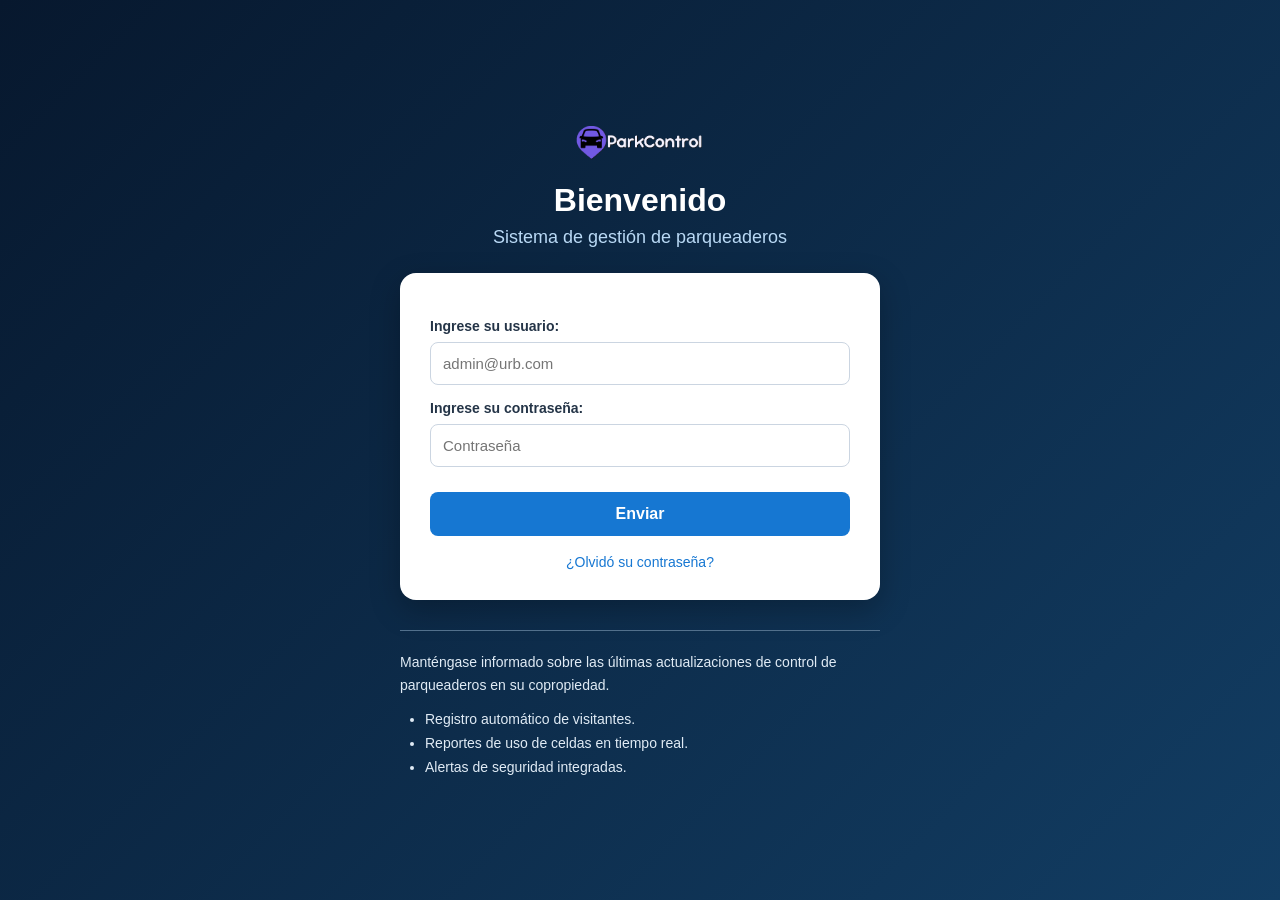
==== index.html @ d812e6ac "Primer commit de ParkControl" ====
<!DOCTYPE html>
<html lang="es">
<head>
    <meta charset="UTF-8">
    <meta name="viewport" content="width=device-width, initial-scale=1.0">
    <title>ParkControl - Iniciar sesión</title>
    <link rel="stylesheet" href="estilos.css">

</head>
<body>
    <main class="contenedor">
    
<img src="ParkControl.png" alt="Logo de ParkControl" class="logo"> 

<h1>Bienvenido</h1>
<h2>Sistema de gestión de parqueaderos</h2>


<section class="tarjeta">

    <form>
        <label for="usuario">Ingrese su usuario:</label>
        <input
            id="usuario"
            name="usuario"
            type="email"
            placeholder="admin@urb.com"
            required
        >

        <label for="contrasena">Ingrese su contraseña:</label>
        <input
            id="contrasena"
            name="contrasena"
            type="password"
            placeholder="Contraseña"
            required
        >

        <button type="submit">Enviar</button>

        <a href="recuperar.html" class="recuperar">
            ¿Olvidó su contraseña?
        </a>
    </form>

</section>
        
      <hr>
     
    
<section class="informacion">
            <p>
                Manténgase informado sobre las últimas actualizaciones
                de control de parqueaderos en su copropiedad.
            </p>

            <ul>
                <li>Registro automático de visitantes.</li>
                <li>Reportes de uso de celdas en tiempo real.</li>
                <li>Alertas de seguridad integradas.</li>
            </ul>
        </section>
       </main>

    </body>
</html>
---- estilos.css ----
/* Configuración general */
* {
    box-sizing: border-box;
    margin: 0;
    padding: 0;
}

body {
    font-family: Arial, Helvetica, sans-serif;
    background: linear-gradient(135deg, #07182e, #123d63);
    color: white;
    min-height: 100vh;
    display: flex;
    justify-content: center;
    align-items: center;
    padding: 30px 15px;
}

/* Contenedor principal */
.contenedor {
    width: 100%;
    max-width: 480px;
    text-align: center;
}

/* Logo */
.logo {
    width: 130px;
    height: auto;
    margin-bottom: 15px;
}

/* Títulos */
h1 {
    font-size: 32px;
    margin-bottom: 8px;
    color: #ffffff;
}

h2 {
    font-size: 18px;
    font-weight: normal;
    color: #b9d9f5;
    margin-bottom: 25px;
}

/* Tarjeta del formulario */
.tarjeta {
    background-color: #ffffff;
    color: #243447;
    padding: 30px;
    border-radius: 16px;
    text-align: left;
    box-shadow: 0 10px 30px rgba(0, 0, 0, 0.25);
}

/* Etiquetas */
label {
    display: block;
    font-size: 14px;
    font-weight: bold;
    margin-bottom: 8px;
    margin-top: 15px;
}

/* Campos de entrada */
input {
    width: 100%;
    padding: 12px;
    border: 1px solid #cbd5e1;
    border-radius: 8px;
    font-size: 15px;
    outline: none;
    transition: border-color 0.3s, box-shadow 0.3s;
}

input:focus {
    border-color: #1677d2;
    box-shadow: 0 0 0 3px rgba(22, 119, 210, 0.15);
}

/* Botón */
button {
    width: 100%;
    padding: 13px;
    margin-top: 25px;
    background-color: #1677d2;
    color: white;
    border: none;
    border-radius: 8px;
    font-size: 16px;
    font-weight: bold;
    cursor: pointer;
    transition: background-color 0.3s, transform 0.2s;
}

button:hover {
    background-color: #0e5eaa;
    transform: translateY(-2px);
}

/* Enlace para recuperar contraseña */
.recuperar {
    display: block;
    text-align: center;
    margin-top: 18px;
    color: #1677d2;
    text-decoration: none;
    font-size: 14px;
}

.recuperar:hover {
    text-decoration: underline;
}

/* Línea divisoria */
hr {
    border: none;
    border-top: 1px solid #52708c;
    margin: 30px 0 20px;
}

/* Información inferior */
.informacion {
    text-align: left;
    font-size: 14px;
    line-height: 1.7;
    color: #e0ebf5;
}

.informacion p {
    margin-bottom: 10px;
}

.informacion ul {
    padding-left: 25px;
}

/* Adaptación a celulares */
@media (max-width: 480px) {
    .tarjeta {
        padding: 22px;
    }

    h1 {
        font-size: 27px;
    }

    h2 {
        font-size: 16px;
    }

    .logo {
        width: 105px;
    }
}
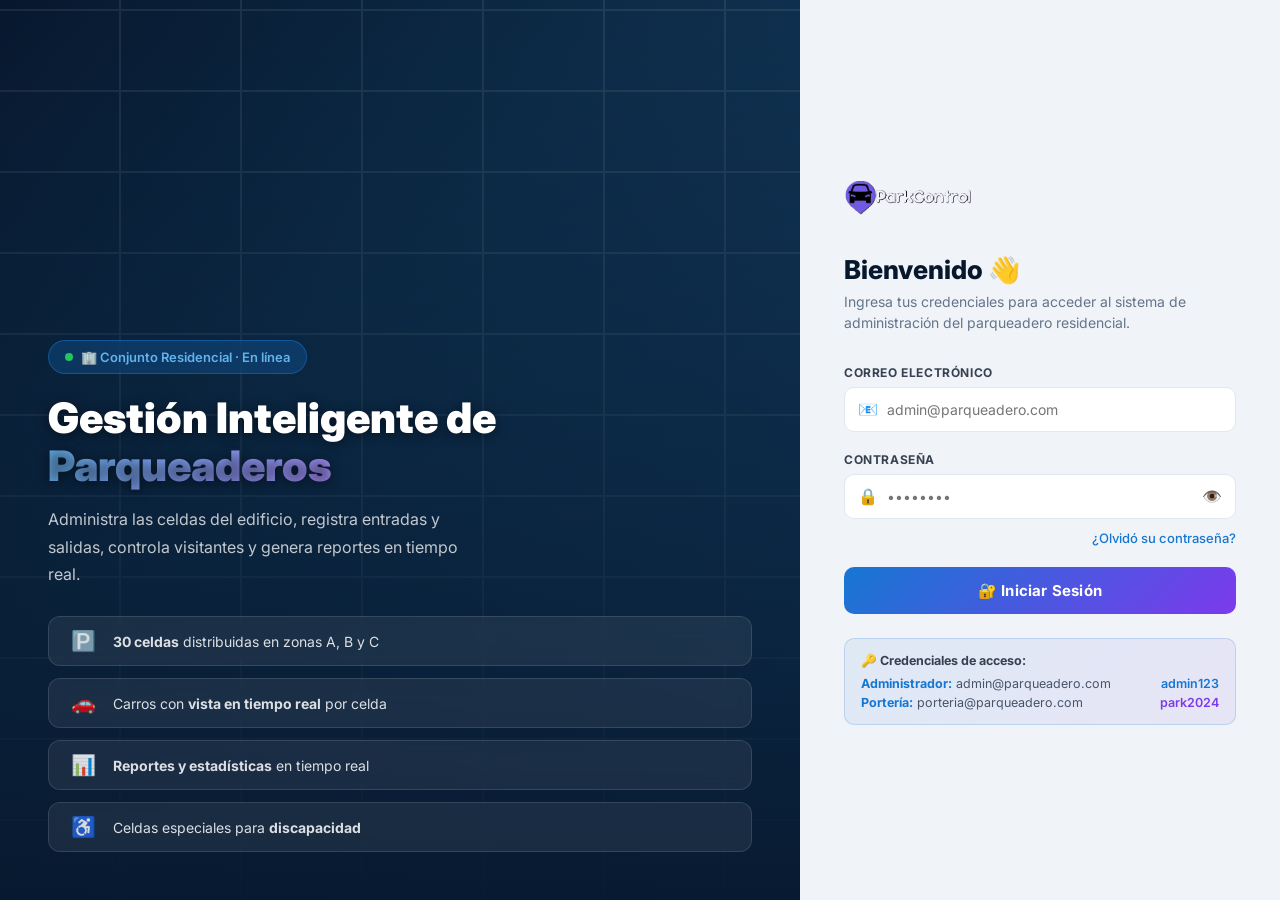
==== commit da75d757: "feat: dashboard con mapa de parqueadero y carros animados SVG - Nuevo dashboard.html con vista de 30" ====
--- a/index.html
+++ b/index.html
@@ -3,65 +3,471 @@
 <head>
     <meta charset="UTF-8">
     <meta name="viewport" content="width=device-width, initial-scale=1.0">
-    <title>ParkControl - Iniciar sesión</title>
-    <link rel="stylesheet" href="estilos.css">
-
+    <title>ParkControl — Ingreso al Sistema</title>
+    <meta name="description" content="Sistema de administración de parqueaderos para conjuntos residenciales.">
+    <link rel="preconnect" href="https://fonts.googleapis.com">
+    <link href="https://fonts.googleapis.com/css2?family=Inter:wght@300;400;500;600;700;800;900&display=swap" rel="stylesheet">
+    <style>
+        *{box-sizing:border-box;margin:0;padding:0}
+        body{
+            font-family:'Inter',sans-serif;
+            min-height:100vh;
+            display:flex;
+            overflow:hidden;
+            background:#07182e;
+        }
+
+        /* ===== LADO IZQUIERDO ===== */
+        .left-panel{
+            flex:1;
+            position:relative;
+            display:flex;
+            flex-direction:column;
+            justify-content:flex-end;
+            padding:48px;
+            overflow:hidden;
+        }
+
+        /* Fondo animado con carros CSS */
+        .left-bg{
+            position:absolute;
+            inset:0;
+            background:linear-gradient(135deg,#07182e 0%,#0d2d4a 40%,#123d63 100%);
+            overflow:hidden;
+        }
+
+        /* Patrón de parqueadero en el fondo */
+        .parking-grid{
+            position:absolute;
+            inset:0;
+            opacity:.08;
+            background-image:
+                repeating-linear-gradient(0deg, transparent, transparent 79px, #fff 79px, #fff 81px),
+                repeating-linear-gradient(90deg, transparent, transparent 119px, #fff 119px, #fff 121px);
+        }
+
+        /* Carros animados en el fondo */
+        .bg-cars{position:absolute;inset:0;pointer-events:none;}
+        .bg-car{
+            position:absolute;
+            width:60px;
+            opacity:0;
+            animation:driveCar 8s linear infinite;
+        }
+        .bg-car:nth-child(1){top:15%;left:-80px;animation-delay:0s;animation-duration:9s;}
+        .bg-car:nth-child(2){top:35%;left:-80px;animation-delay:2s;animation-duration:7s;}
+        .bg-car:nth-child(3){top:55%;left:-80px;animation-delay:4s;animation-duration:11s;}
+        .bg-car:nth-child(4){top:70%;left:-80px;animation-delay:1s;animation-duration:8s;}
+        .bg-car:nth-child(5){top:85%;left:-80px;animation-delay:3s;animation-duration:10s;}
+        @keyframes driveCar{
+            0%{left:-80px;opacity:0;}
+            5%{opacity:.18;}
+            90%{opacity:.18;}
+            100%{left:calc(100% + 80px);opacity:0;}
+        }
+
+        .left-panel::after{
+            content:'';
+            position:absolute;
+            inset:0;
+            background:linear-gradient(to top, rgba(7,24,46,0.95) 0%, rgba(7,24,46,0.3) 60%, transparent 100%);
+        }
+        .left-content{
+            position:relative;
+            z-index:1;
+            color:white;
+        }
+        .left-badge{
+            display:inline-flex;
+            align-items:center;
+            gap:8px;
+            background:rgba(22,119,210,0.25);
+            border:1px solid rgba(22,119,210,0.5);
+            backdrop-filter:blur(8px);
+            padding:8px 16px;
+            border-radius:50px;
+            font-size:13px;
+            font-weight:600;
+            color:#63b3ed;
+            margin-bottom:20px;
+        }
+        .left-badge .dot{
+            width:8px;height:8px;
+            background:#22c55e;
+            border-radius:50%;
+            animation:pulse 2s infinite;
+        }
+        @keyframes pulse{
+            0%,100%{box-shadow:0 0 0 0 rgba(34,197,94,.5)}
+            50%{box-shadow:0 0 0 6px rgba(34,197,94,0)}
+        }
+        .left-content h1{
+            font-size:42px;
+            font-weight:900;
+            line-height:1.15;
+            margin-bottom:16px;
+            color:#fff;
+            text-shadow:0 2px 12px rgba(0,0,0,0.5);
+        }
+        .left-content h1 span{
+            background:linear-gradient(135deg,#63b3ed,#a78bfa);
+            -webkit-background-clip:text;
+            -webkit-text-fill-color:transparent;
+            background-clip:text;
+        }
+        .left-content p{
+            font-size:16px;
+            color:rgba(255,255,255,0.75);
+            line-height:1.7;
+            max-width:420px;
+            margin-bottom:28px;
+        }
+        .features{
+            display:flex;
+            flex-direction:column;
+            gap:12px;
+        }
+        .feature-item{
+            display:flex;
+            align-items:center;
+            gap:12px;
+            background:rgba(255,255,255,0.07);
+            border:1px solid rgba(255,255,255,0.12);
+            backdrop-filter:blur(8px);
+            border-radius:12px;
+            padding:12px 16px;
+            font-size:14px;
+            color:rgba(255,255,255,0.85);
+            transition:background .2s;
+        }
+        .feature-item:hover{background:rgba(255,255,255,0.12);}
+        .feature-icon{
+            font-size:20px;
+            width:36px;
+            text-align:center;
+        }
+
+        /* ===== LADO DERECHO — FORMULARIO ===== */
+        .right-panel{
+            width:480px;
+            flex-shrink:0;
+            background:#f0f4f8;
+            display:flex;
+            flex-direction:column;
+            justify-content:center;
+            padding:48px 44px;
+            overflow-y:auto;
+        }
+        .login-logo{
+            display:flex;
+            align-items:center;
+            gap:10px;
+            margin-bottom:36px;
+        }
+        .login-logo img{
+            width:130px;
+            height:auto;
+        }
+        .login-title{
+            font-size:26px;
+            font-weight:800;
+            color:#07182e;
+            margin-bottom:6px;
+        }
+        .login-sub{
+            font-size:14px;
+            color:#64748b;
+            margin-bottom:32px;
+            line-height:1.5;
+        }
+        .form-label{
+            display:block;
+            font-size:12px;
+            font-weight:700;
+            color:#374151;
+            letter-spacing:.6px;
+            text-transform:uppercase;
+            margin-bottom:7px;
+        }
+        .form-group{margin-bottom:20px;}
+        .input-wrap{position:relative;}
+        .input-icon{
+            position:absolute;
+            left:14px;
+            top:50%;
+            transform:translateY(-50%);
+            font-size:16px;
+            color:#94a3b8;
+            pointer-events:none;
+        }
+        .form-control{
+            width:100%;
+            padding:13px 14px 13px 42px;
+            border:1.5px solid #e2e8f0;
+            border-radius:10px;
+            font-size:14px;
+            font-family:'Inter',sans-serif;
+            background:#fff;
+            color:#1e2d3d;
+            outline:none;
+            transition:border-color .25s,box-shadow .25s;
+        }
+        .form-control:focus{
+            border-color:#1677d2;
+            box-shadow:0 0 0 3px rgba(22,119,210,.13);
+        }
+        .toggle-pass{
+            position:absolute;
+            right:14px;
+            top:50%;
+            transform:translateY(-50%);
+            cursor:pointer;
+            font-size:16px;
+            color:#94a3b8;
+            user-select:none;
+            transition:color .2s;
+        }
+        .toggle-pass:hover{color:#1677d2;}
+        .forgot{
+            text-align:right;
+            margin-top:-12px;
+            margin-bottom:20px;
+        }
+        .forgot a{
+            font-size:13px;
+            color:#1677d2;
+            text-decoration:none;
+            font-weight:500;
+        }
+        .forgot a:hover{text-decoration:underline;}
+        .btn-login{
+            width:100%;
+            padding:14px;
+            background:linear-gradient(135deg,#1677d2 0%,#7c3aed 100%);
+            color:#fff;
+            border:none;
+            border-radius:10px;
+            font-size:15px;
+            font-weight:700;
+            font-family:'Inter',sans-serif;
+            cursor:pointer;
+            transition:all .3s;
+            position:relative;
+            overflow:hidden;
+            letter-spacing:.2px;
+        }
+        .btn-login::before{
+            content:'';
+            position:absolute;
+            top:0;left:-100%;
+            width:100%;height:100%;
+            background:linear-gradient(90deg,transparent,rgba(255,255,255,.2),transparent);
+            transition:left .5s;
+        }
+        .btn-login:hover::before{left:100%;}
+        .btn-login:hover{
+            transform:translateY(-2px);
+            box-shadow:0 8px 25px rgba(22,119,210,.45);
+        }
+        .btn-login:active{transform:translateY(0);}
+        .error-box{
+            display:none;
+            background:#fee2e2;
+            border:1px solid #fca5a5;
+            color:#b91c1c;
+            padding:10px 14px;
+            border-radius:8px;
+            font-size:13px;
+            text-align:center;
+            margin-bottom:16px;
+        }
+        .hint-box{
+            margin-top:24px;
+            background:linear-gradient(135deg,rgba(22,119,210,.08),rgba(124,58,237,.08));
+            border:1px solid rgba(22,119,210,.2);
+            border-radius:10px;
+            padding:14px 16px;
+            font-size:12.5px;
+            color:#475569;
+        }
+        .hint-box strong{color:#1677d2;}
+        .hint-row{display:flex;justify-content:space-between;margin-bottom:4px;}
+        .hint-row:last-child{margin-bottom:0;}
+
+        @media(max-width:900px){
+            .left-panel{display:none;}
+            .right-panel{width:100%;padding:40px 28px;}
+        }
+
+        @keyframes shake{
+            0%,100%{transform:translateX(0)}
+            20%{transform:translateX(-8px)}
+            40%{transform:translateX(8px)}
+            60%{transform:translateX(-5px)}
+            80%{transform:translateX(5px)}
+        }
+    </style>
 </head>
 <body>
-    <main class="contenedor">
-    
-<img src="ParkControl.png" alt="Logo de ParkControl" class="logo"> 
-
-<h1>Bienvenido</h1>
-<h2>Sistema de gestión de parqueaderos</h2>
-
-
-<section class="tarjeta">
-
-    <form>
-        <label for="usuario">Ingrese su usuario:</label>
-        <input
-            id="usuario"
-            name="usuario"
-            type="email"
-            placeholder="admin@urb.com"
-            required
-        >
-
-        <label for="contrasena">Ingrese su contraseña:</label>
-        <input
-            id="contrasena"
-            name="contrasena"
-            type="password"
-            placeholder="Contraseña"
-            required
-        >
-
-        <button type="submit">Enviar</button>
-
-        <a href="recuperar.html" class="recuperar">
-            ¿Olvidó su contraseña?
-        </a>
+
+<!-- PANEL IZQUIERDO -->
+<div class="left-panel">
+    <div class="left-bg">
+        <div class="parking-grid"></div>
+        <!-- Carros en el fondo -->
+        <div class="bg-cars">
+            <!-- Carro SVG top-view mini -->
+            <svg class="bg-car" style="top:15%" viewBox="0 0 100 50" xmlns="http://www.w3.org/2000/svg">
+                <rect x="10" y="14" width="80" height="22" rx="7" fill="#2b6cb0"/>
+                <path d="M28 14 Q35 5 65 5 Q75 5 80 14 Z" fill="#1a4a80"/>
+                <circle cx="20" cy="14" r="6" fill="#111"/><circle cx="80" cy="14" r="6" fill="#111"/>
+                <circle cx="20" cy="36" r="6" fill="#111"/><circle cx="80" cy="36" r="6" fill="#111"/>
+            </svg>
+            <svg class="bg-car" style="top:35%" viewBox="0 0 100 50" xmlns="http://www.w3.org/2000/svg">
+                <rect x="8" y="10" width="84" height="30" rx="8" fill="#553c9a"/>
+                <rect x="20" y="13" width="60" height="22" rx="5" fill="#3c2a7a"/>
+                <circle cx="14" cy="13" r="6" fill="#111"/><circle cx="86" cy="13" r="6" fill="#111"/>
+                <circle cx="14" cy="37" r="6" fill="#111"/><circle cx="86" cy="37" r="6" fill="#111"/>
+            </svg>
+            <svg class="bg-car" style="top:55%" viewBox="0 0 100 50" xmlns="http://www.w3.org/2000/svg">
+                <rect x="10" y="14" width="80" height="22" rx="7" fill="#c05621"/>
+                <path d="M28 14 Q35 5 65 5 Q75 5 80 14 Z" fill="#9c4421"/>
+                <circle cx="20" cy="14" r="6" fill="#111"/><circle cx="80" cy="14" r="6" fill="#111"/>
+                <circle cx="20" cy="36" r="6" fill="#111"/><circle cx="80" cy="36" r="6" fill="#111"/>
+            </svg>
+            <svg class="bg-car" style="top:70%" viewBox="0 0 100 50" xmlns="http://www.w3.org/2000/svg">
+                <rect x="8" y="10" width="84" height="30" rx="8" fill="#276749"/>
+                <rect x="20" y="13" width="60" height="22" rx="5" fill="#1a4a35"/>
+                <circle cx="14" cy="13" r="6" fill="#111"/><circle cx="86" cy="13" r="6" fill="#111"/>
+                <circle cx="14" cy="37" r="6" fill="#111"/><circle cx="86" cy="37" r="6" fill="#111"/>
+            </svg>
+            <svg class="bg-car" style="top:85%" viewBox="0 0 100 50" xmlns="http://www.w3.org/2000/svg">
+                <rect x="10" y="14" width="80" height="22" rx="7" fill="#9b2c2c"/>
+                <path d="M28 14 Q35 5 65 5 Q75 5 80 14 Z" fill="#7a2020"/>
+                <circle cx="20" cy="14" r="6" fill="#111"/><circle cx="80" cy="14" r="6" fill="#111"/>
+                <circle cx="20" cy="36" r="6" fill="#111"/><circle cx="80" cy="36" r="6" fill="#111"/>
+            </svg>
+        </div>
+    </div>
+
+    <div class="left-content">
+        <div class="left-badge">
+            <div class="dot"></div>
+            🏢 Conjunto Residencial · En línea
+        </div>
+        <h1>Gestión Inteligente de <span>Parqueaderos</span></h1>
+        <p>Administra las celdas del edificio, registra entradas y salidas, controla visitantes y genera reportes en tiempo real.</p>
+        <div class="features">
+            <div class="feature-item">
+                <span class="feature-icon">🅿️</span>
+                <div><strong>30 celdas</strong> distribuidas en zonas A, B y C</div>
+            </div>
+            <div class="feature-item">
+                <span class="feature-icon">🚗</span>
+                <div>Carros con <strong>vista en tiempo real</strong> por celda</div>
+            </div>
+            <div class="feature-item">
+                <span class="feature-icon">📊</span>
+                <div><strong>Reportes y estadísticas</strong> en tiempo real</div>
+            </div>
+            <div class="feature-item">
+                <span class="feature-icon">♿</span>
+                <div>Celdas especiales para <strong>discapacidad</strong></div>
+            </div>
+        </div>
+    </div>
+</div>
+
+<!-- PANEL DERECHO -->
+<div class="right-panel">
+    <div class="login-logo">
+        <img src="ParkControl.png" alt="ParkControl">
+    </div>
+
+    <div class="login-title">Bienvenido 👋</div>
+    <div class="login-sub">Ingresa tus credenciales para acceder al sistema de administración del parqueadero residencial.</div>
+
+    <div class="error-box" id="errorBox">❌ Usuario o contraseña incorrectos. Intente de nuevo.</div>
+
+    <form id="loginForm" novalidate>
+        <div class="form-group">
+            <label class="form-label" for="email">Correo electrónico</label>
+            <div class="input-wrap">
+                <span class="input-icon">📧</span>
+                <input class="form-control" type="email" id="email" name="email"
+                    placeholder="admin@parqueadero.com" autocomplete="email" required>
+            </div>
+        </div>
+
+        <div class="form-group">
+            <label class="form-label" for="password">Contraseña</label>
+            <div class="input-wrap">
+                <span class="input-icon">🔒</span>
+                <input class="form-control" type="password" id="password" name="password"
+                    placeholder="••••••••" autocomplete="current-password" required>
+                <span class="toggle-pass" id="togglePass" title="Mostrar/ocultar contraseña">👁️</span>
+            </div>
+        </div>
+
+        <div class="forgot">
+            <a href="#" onclick="alert('Contacte al administrador del edificio.')">¿Olvidó su contraseña?</a>
+        </div>
+
+        <button type="submit" class="btn-login" id="btnLogin">
+            🔐 Iniciar Sesión
+        </button>
     </form>
 
-</section>
-        
-      <hr>
-     
-    
-<section class="informacion">
-            <p>
-                Manténgase informado sobre las últimas actualizaciones
-                de control de parqueaderos en su copropiedad.
-            </p>
-
-            <ul>
-                <li>Registro automático de visitantes.</li>
-                <li>Reportes de uso de celdas en tiempo real.</li>
-                <li>Alertas de seguridad integradas.</li>
-            </ul>
-        </section>
-       </main>
-
-    </body>
-</html>+    <div class="hint-box">
+        <div style="font-weight:700;color:#374151;margin-bottom:8px;">🔑 Credenciales de acceso:</div>
+        <div class="hint-row"><span><strong>Administrador:</strong> admin@parqueadero.com</span><span style="color:#1677d2;font-weight:600;">admin123</span></div>
+        <div class="hint-row"><span><strong>Portería:</strong> porteria@parqueadero.com</span><span style="color:#7c3aed;font-weight:600;">park2024</span></div>
+    </div>
+</div>
+
+<script>
+    const USUARIOS = [
+        { email:'admin@parqueadero.com',   password:'admin123', nombre:'Administrador',  rol:'admin' },
+        { email:'admin@parkcontrol.com',   password:'admin123', nombre:'Administrador',  rol:'admin' },
+        { email:'admin@urb.com',           password:'admin123', nombre:'Admin Conjunto',  rol:'admin' },
+        { email:'porteria@parqueadero.com',password:'park2024', nombre:'Portería',        rol:'porteria' },
+    ];
+
+    document.getElementById('togglePass').addEventListener('click', function() {
+        const inp = document.getElementById('password');
+        if (inp.type === 'password') {
+            inp.type = 'text';
+            this.textContent = '🙈';
+        } else {
+            inp.type = 'password';
+            this.textContent = '👁️';
+        }
+    });
+
+    document.getElementById('loginForm').addEventListener('submit', function(e) {
+        e.preventDefault();
+        const email = document.getElementById('email').value.trim().toLowerCase();
+        const pass  = document.getElementById('password').value;
+        const errorBox = document.getElementById('errorBox');
+        const btn = document.getElementById('btnLogin');
+
+        const user = USUARIOS.find(u => u.email === email && u.password === pass);
+
+        if (user) {
+            btn.textContent = '✅ Verificando...';
+            btn.style.background = 'linear-gradient(135deg,#16a34a,#15803d)';
+            errorBox.style.display = 'none';
+            localStorage.setItem('parkcontrol_user', JSON.stringify(user));
+            setTimeout(() => { window.location.href = 'dashboard.html'; }, 700);
+        } else {
+            errorBox.style.display = 'block';
+            document.getElementById('password').value = '';
+            document.getElementById('email').focus();
+            errorBox.style.animation = 'none';
+            errorBox.offsetHeight;
+            errorBox.style.animation = 'shake .4s ease';
+        }
+    });
+</script>
+</body>
+</html>
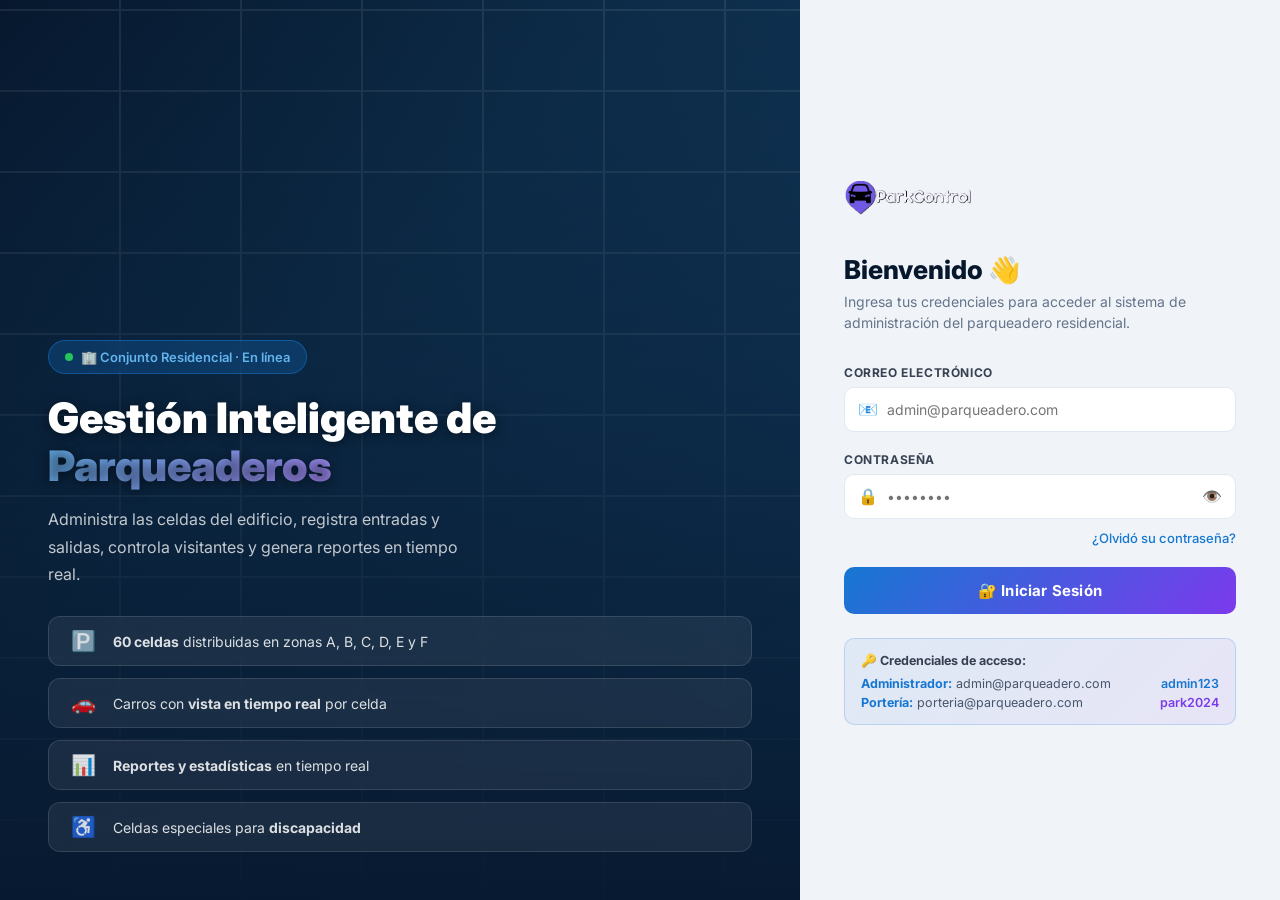
==== commit 6d04fd21: "feat: ampliar parqueadero a 60 celdas en 6 zonas (A-F) - Nuevas zonas D, E y F con 10 celdas cada un" ====
--- a/index.html
+++ b/index.html
@@ -360,7 +360,7 @@
         <div class="features">
             <div class="feature-item">
                 <span class="feature-icon">🅿️</span>
-                <div><strong>30 celdas</strong> distribuidas en zonas A, B y C</div>
+                <div><strong>60 celdas</strong> distribuidas en zonas A, B, C, D, E y F</div>
             </div>
             <div class="feature-item">
                 <span class="feature-icon">🚗</span>
